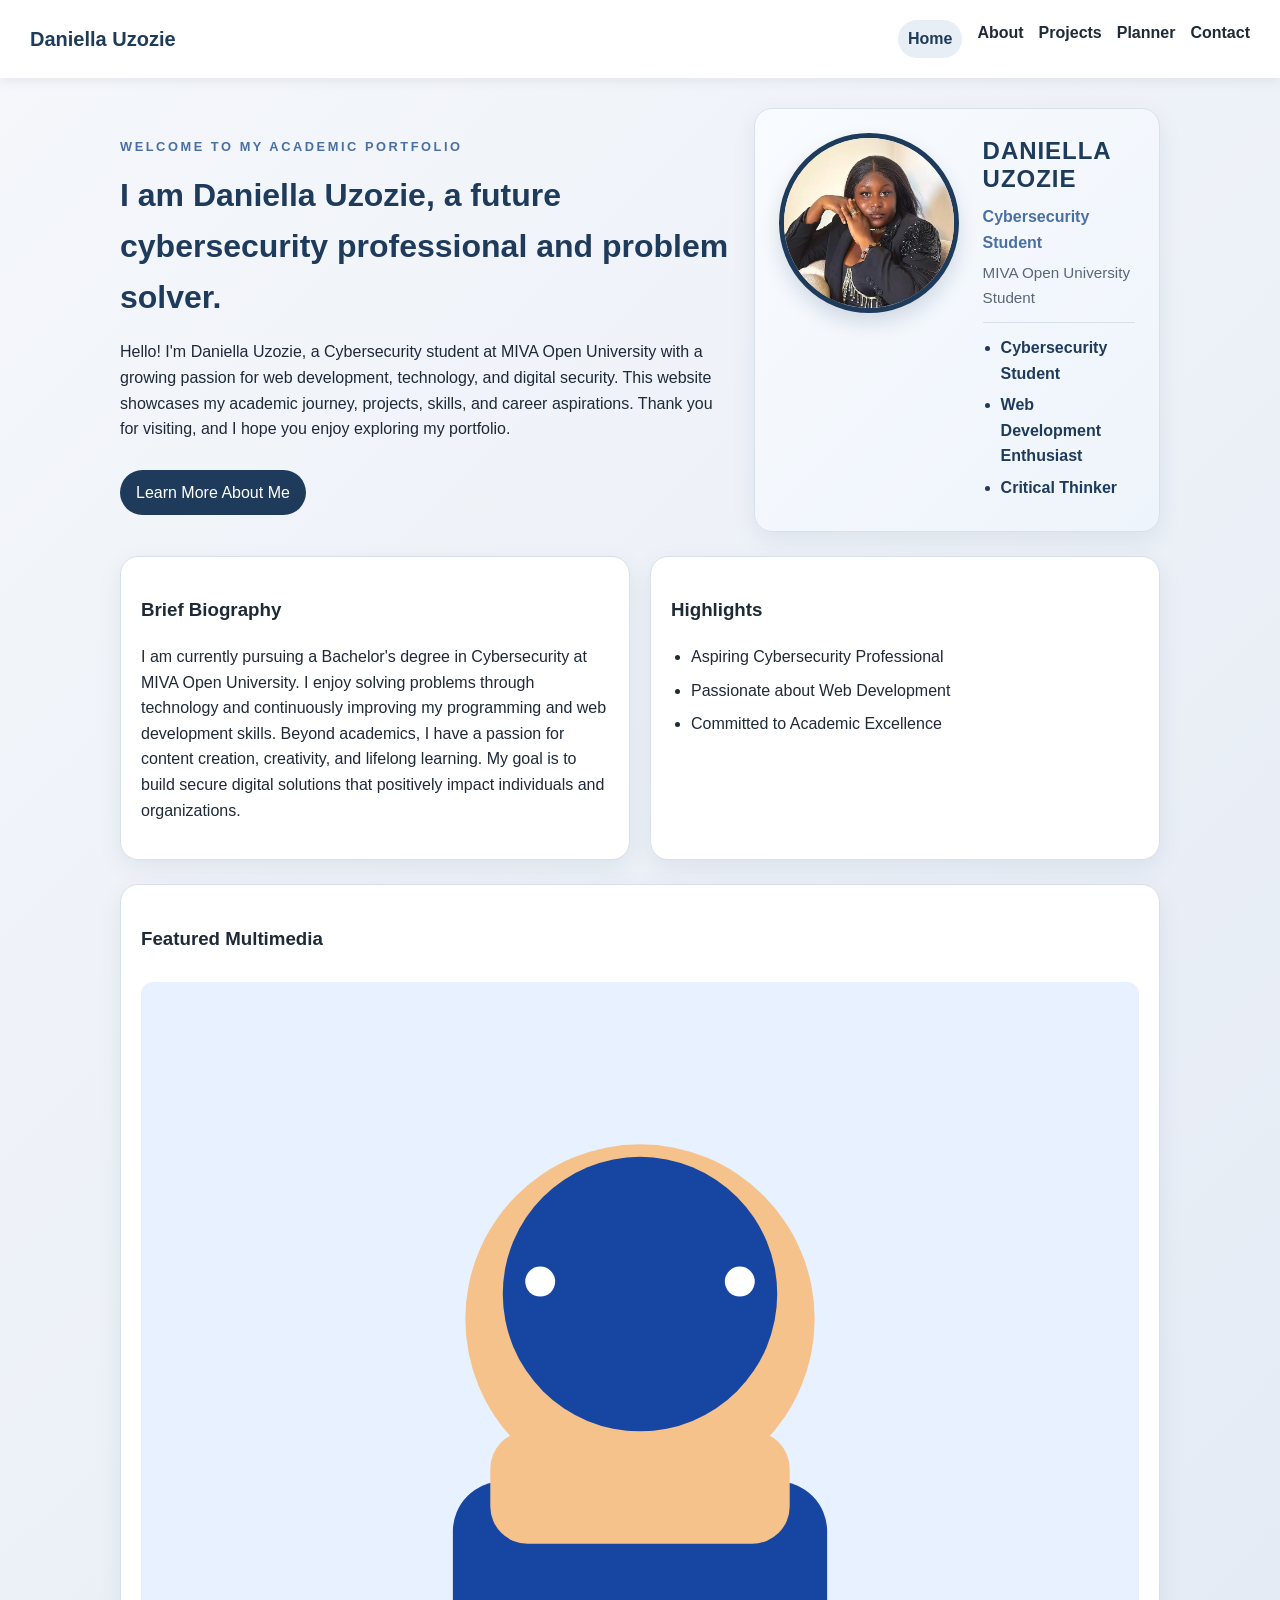
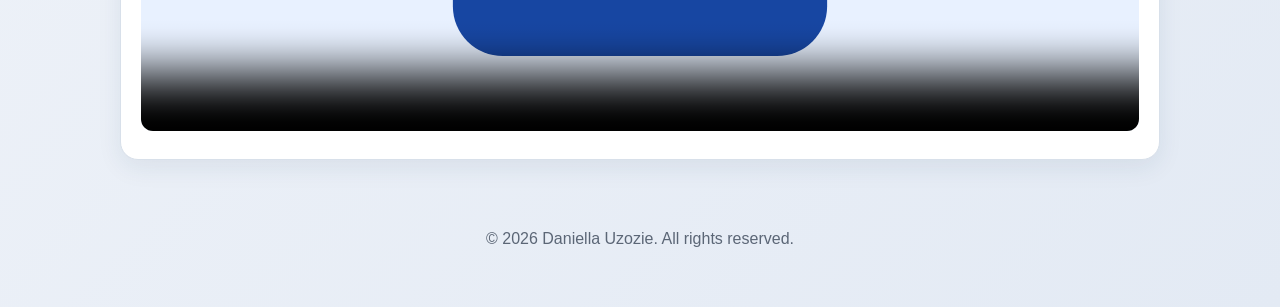
==== index.html @ e4ffc686 "Initial portfolio website commit" ====
<!DOCTYPE html>
<html lang="en">
  <head>
    <meta charset="UTF-8" />
    <meta name="viewport" content="width=device-width, initial-scale=1.0" />
    <title>Student Portfolio | Home</title>
    <link rel="stylesheet" href="css/styles.css" />
  </head>
  <body>
    <div id="site-header"></div>

    <main class="page">
      <section class="hero-grid">
        <div class="hero-copy">
          <p class="eyebrow">Welcome to my academic portfolio</p>
          <h1>I am Daniella Uzozie, a future cybersecurity professional and problem solver.</h1>
          <p>
              Hello! I'm Daniella Uzozie, a Cybersecurity student at MIVA Open University with a growing passion for web development, technology, and digital security. This website showcases my academic journey, projects, skills, and career aspirations. Thank you for visiting, and I hope you enjoy exploring my portfolio.
            
          </p>
          <a class="button" href="about.html">Learn More About Me</a>
        </div>

        <div class="hero-card profile-card">
          <div class="profile-image-wrap">
            <img src="assets/images/my_pic.jpeg" alt="Student portrait" />
          </div>
          <div class="hero-card-content profile-card-content">
            <h2>DANIELLA UZOZIE</h2>
            <p class="profile-role">Cybersecurity Student</p>
            <p class="profile-meta">MIVA Open University Student</p>
            <hr class="profile-divider" />
            <ul class="profile-summary-list">
              <li>Cybersecurity Student</li>
              <li>Web Development Enthusiast</li>
              <li>Critical Thinker</li>
            </ul>
          </div>
        </div>
      </section>

      <section class="cards-grid">
        <article class="card">
          <h3>Brief Biography</h3>
          <p>
            I am currently pursuing a Bachelor's degree in Cybersecurity at MIVA Open University. I enjoy solving problems through technology and continuously improving my programming and web development skills. Beyond academics, I have a passion for content creation, creativity, and lifelong learning. My goal is to build secure digital solutions that positively impact individuals and organizations.
        
          </p>
        </article>

        <article class="card">
          <h3>Highlights</h3>
          <ul class="highlight-list">
            <li>Aspiring Cybersecurity Professional</li>
            <li>Passionate about Web Development</li>
            <li>Committed to Academic Excellence</li>
          </ul>
        </article>
      </section>

      <section class="card media-section">
        <h3>Featured Multimedia</h3>
        <video controls poster="assets/images/profile-photo.svg" class="media-player">
          <source src="https://www.w3schools.com/html/mov_bbb.mp4" type="video/mp4" />
          Your browser does not support the video tag.
        </video>
      </section>
    </main>

    <footer class="site-footer">
      <p>© 2026 Daniella Uzozie. All rights reserved.</p>
    </footer>

    <script src="js/script.js"></script>
  </body>
</html>
---- css/styles.css ----
:root {
  --primary: #1f3b5b;
  --secondary: #e8eef6;
  --accent: #4a6fa5;
  --text: #1f2a37;
  --muted: #5b6676;
  --border: #d8e0ea;
}

* {
  box-sizing: border-box;
}

body {
  margin: 0;
  font-family: Arial, Helvetica, sans-serif;
  background: linear-gradient(135deg, #f5f7fb, #e3eaf4);
  color: var(--text);
  line-height: 1.6;
}

img {
  max-width: 100%;
  display: block;
}

.site-header {
  display: flex;
  justify-content: space-between;
  align-items: center;
  padding: 20px 30px;
  background: #ffffff;
  box-shadow: 0 2px 12px rgba(15, 30, 48, 0.08);
}

.brand {
  font-size: 1.25rem;
  font-weight: bold;
  color: var(--primary);
  text-decoration: none;
  display: inline-block;
}

.main-nav {
  display: flex;
  gap: 15px;
  flex-wrap: wrap;
}

.main-nav a {
  text-decoration: none;
  color: var(--text);
  font-weight: 600;
  transition: color 0.2s ease;
}

.main-nav a:hover {
  color: var(--accent);
}

.main-nav a.active {
  color: var(--primary);
  background: var(--secondary);
  padding: 6px 10px;
  border-radius: 999px;
}

.page {
  max-width: 1100px;
  margin: 0 auto;
  padding: 30px;
}

.hero-grid {
  display: grid;
  grid-template-columns: 1.2fr 0.8fr;
  gap: 24px;
  align-items: center;
  margin-bottom: 24px;
}

.hero-copy h1 {
  font-size: 2rem;
  color: var(--primary);
  margin: 0 0 10px;
}

.eyebrow {
  text-transform: uppercase;
  letter-spacing: 0.2em;
  font-size: 0.8rem;
  color: var(--accent);
  font-weight: bold;
}

.button {
  display: inline-block;
  margin-top: 12px;
  padding: 10px 16px;
  background: var(--primary);
  color: white;
  text-decoration: none;
  border-radius: 999px;
  transition: transform 0.2s ease, background 0.2s ease;
}

.button:hover {
  transform: translateY(-2px);
  background: #103a80;
}

.hero-card,
.card,
.panel {
  background: #ffffff;
  border: 1px solid var(--border);
  border-radius: 18px;
  box-shadow: 0 8px 25px rgba(31, 59, 91, 0.08);
}

.hero-card {
  overflow: hidden;
}

.hero-card img {
  height: 260px;
  width: 100%;
  object-fit: cover;
}

.hero-card-content {
  padding: 16px 20px 20px;
}

.profile-card {
  display: flex;
  align-items: flex-start;
  gap: 24px;
  padding: 24px;
  background: linear-gradient(135deg, #f8fbff, #eef4fb);
}

.profile-image-wrap {
  flex: 0 0 180px;
}

.profile-image-wrap img {
  width: 180px;
  height: 180px;
  border-radius: 50%;
  object-fit: cover;
  border: 5px solid var(--primary);
  box-shadow: 0 10px 20px rgba(31, 59, 91, 0.16);
}

.profile-card-content {
  padding: 4px 0 0;
  flex: 1;
}

.profile-card-content h2 {
  margin: 0 0 10px;
  font-size: 1.5rem;
  color: var(--primary);
  letter-spacing: 0.04em;
  font-weight: 800;
  line-height: 1.2;
}

.profile-role,
.profile-meta {
  margin: 0;
  color: var(--text);
}

.profile-role {
  font-weight: 700;
  margin-bottom: 6px;
  color: var(--accent);
  font-size: 1rem;
}

.profile-meta {
  font-size: 0.95rem;
  color: var(--muted);
  margin-bottom: 10px;
}

.profile-divider {
  border: 0;
  border-top: 1px solid var(--border);
  margin: 12px 0;
}

.profile-summary-list {
  padding-left: 18px;
  margin: 0;
  color: var(--primary);
  font-weight: 600;
}

.profile-summary-list li {
  margin-bottom: 6px;
}

.highlight-list {
  padding-left: 20px;
  margin: 0;
}

.highlight-list li {
  margin-bottom: 8px;
  color: var(--text);
}

.cards-grid,
.projects-grid,
.about-grid {
  display: grid;
  grid-template-columns: repeat(2, minmax(0, 1fr));
  gap: 20px;
}

.card,
.panel {
  padding: 20px;
}

.card:hover {
  transform: translateY(-3px);
  transition: transform 0.2s ease;
}

.media-section {
  margin-top: 24px;
}

.media-player {
  width: 100%;
  border-radius: 12px;
  margin-top: 10px;
}

.info-table {
  width: 100%;
  border-collapse: collapse;
  margin-top: 16px;
}

.info-table th,
.info-table td {
  border: 1px solid var(--border);
  padding: 10px;
  text-align: left;
}

.info-table th {
  background: var(--secondary);
}

.project-card img {
  height: 180px;
  width: 100%;
  object-fit: cover;
  border-radius: 12px;
  margin-bottom: 10px;
}

.project-card a {
  color: var(--primary);
  font-weight: bold;
}

.task-form {
  display: flex;
  gap: 10px;
  margin-bottom: 16px;
  flex-wrap: wrap;
}

.task-form input,
.contact-form input,
.contact-form textarea {
  padding: 10px 12px;
  border: 1px solid var(--border);
  border-radius: 10px;
  width: 100%;
}

.task-form button,
.contact-form button {
  padding: 10px 14px;
  border: none;
  border-radius: 10px;
  background: var(--primary);
  color: white;
  cursor: pointer;
}

.task-list {
  list-style: none;
  padding: 0;
  margin: 0;
  display: grid;
  gap: 10px;
}

.task-item {
  display: flex;
  justify-content: space-between;
  align-items: center;
  padding: 12px 14px;
  background: var(--secondary);
  border-radius: 10px;
}

.task-item.completed span {
  text-decoration: line-through;
  color: var(--muted);
}

.task-actions {
  display: flex;
  gap: 8px;
}

.task-actions button {
  border: none;
  border-radius: 8px;
  padding: 6px 8px;
  cursor: pointer;
}

.contact-form {
  display: grid;
  gap: 12px;
}

.form-message {
  min-height: 24px;
  font-weight: bold;
  color: var(--primary);
}

.site-footer {
  text-align: center;
  padding: 20px 30px 40px;
  color: var(--muted);
}

@media (max-width: 800px) {
  .hero-grid,
  .cards-grid,
  .projects-grid,
  .about-grid {
    grid-template-columns: 1fr;
  }
}

@media (max-width: 600px) {
  .site-header {
    flex-direction: column;
    align-items: flex-start;
    gap: 10px;
  }

  .page {
    padding: 20px;
  }
}
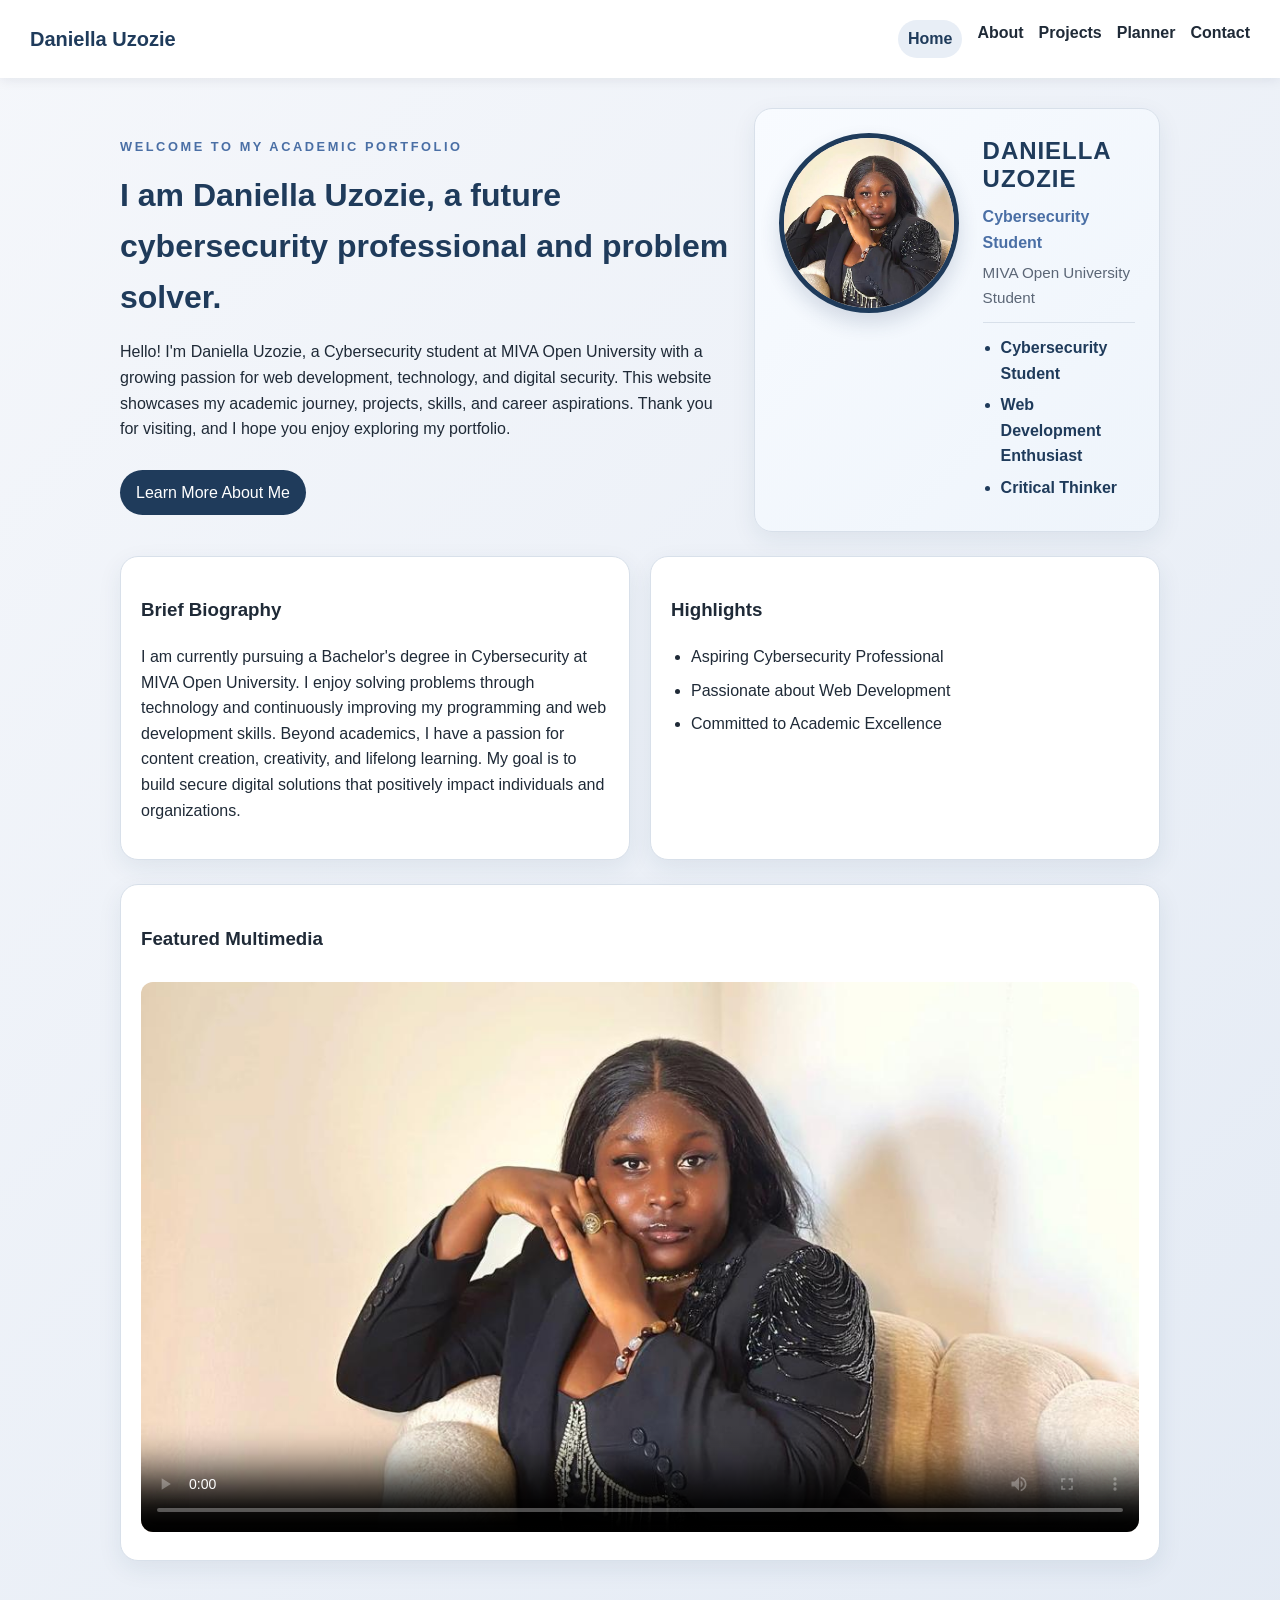
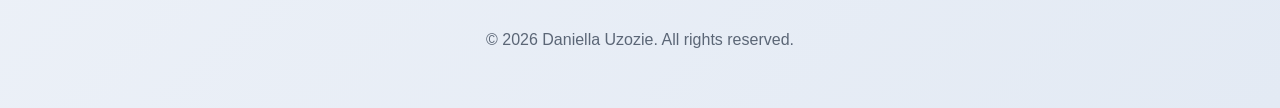
==== commit fa89a671: "Update homepage video" ====
--- a/index.html
+++ b/index.html
@@ -60,8 +60,8 @@
 
       <section class="card media-section">
         <h3>Featured Multimedia</h3>
-        <video controls poster="assets/images/profile-photo.svg" class="media-player">
-          <source src="https://www.w3schools.com/html/mov_bbb.mp4" type="video/mp4" />
+        <video controls poster="assets/images/my_pic.jpeg" class="media-player">
+          <source src="https://samplelib.com/preview/mp4/sample-5s.mp4" type="video/mp4" />
           Your browser does not support the video tag.
         </video>
       </section>
